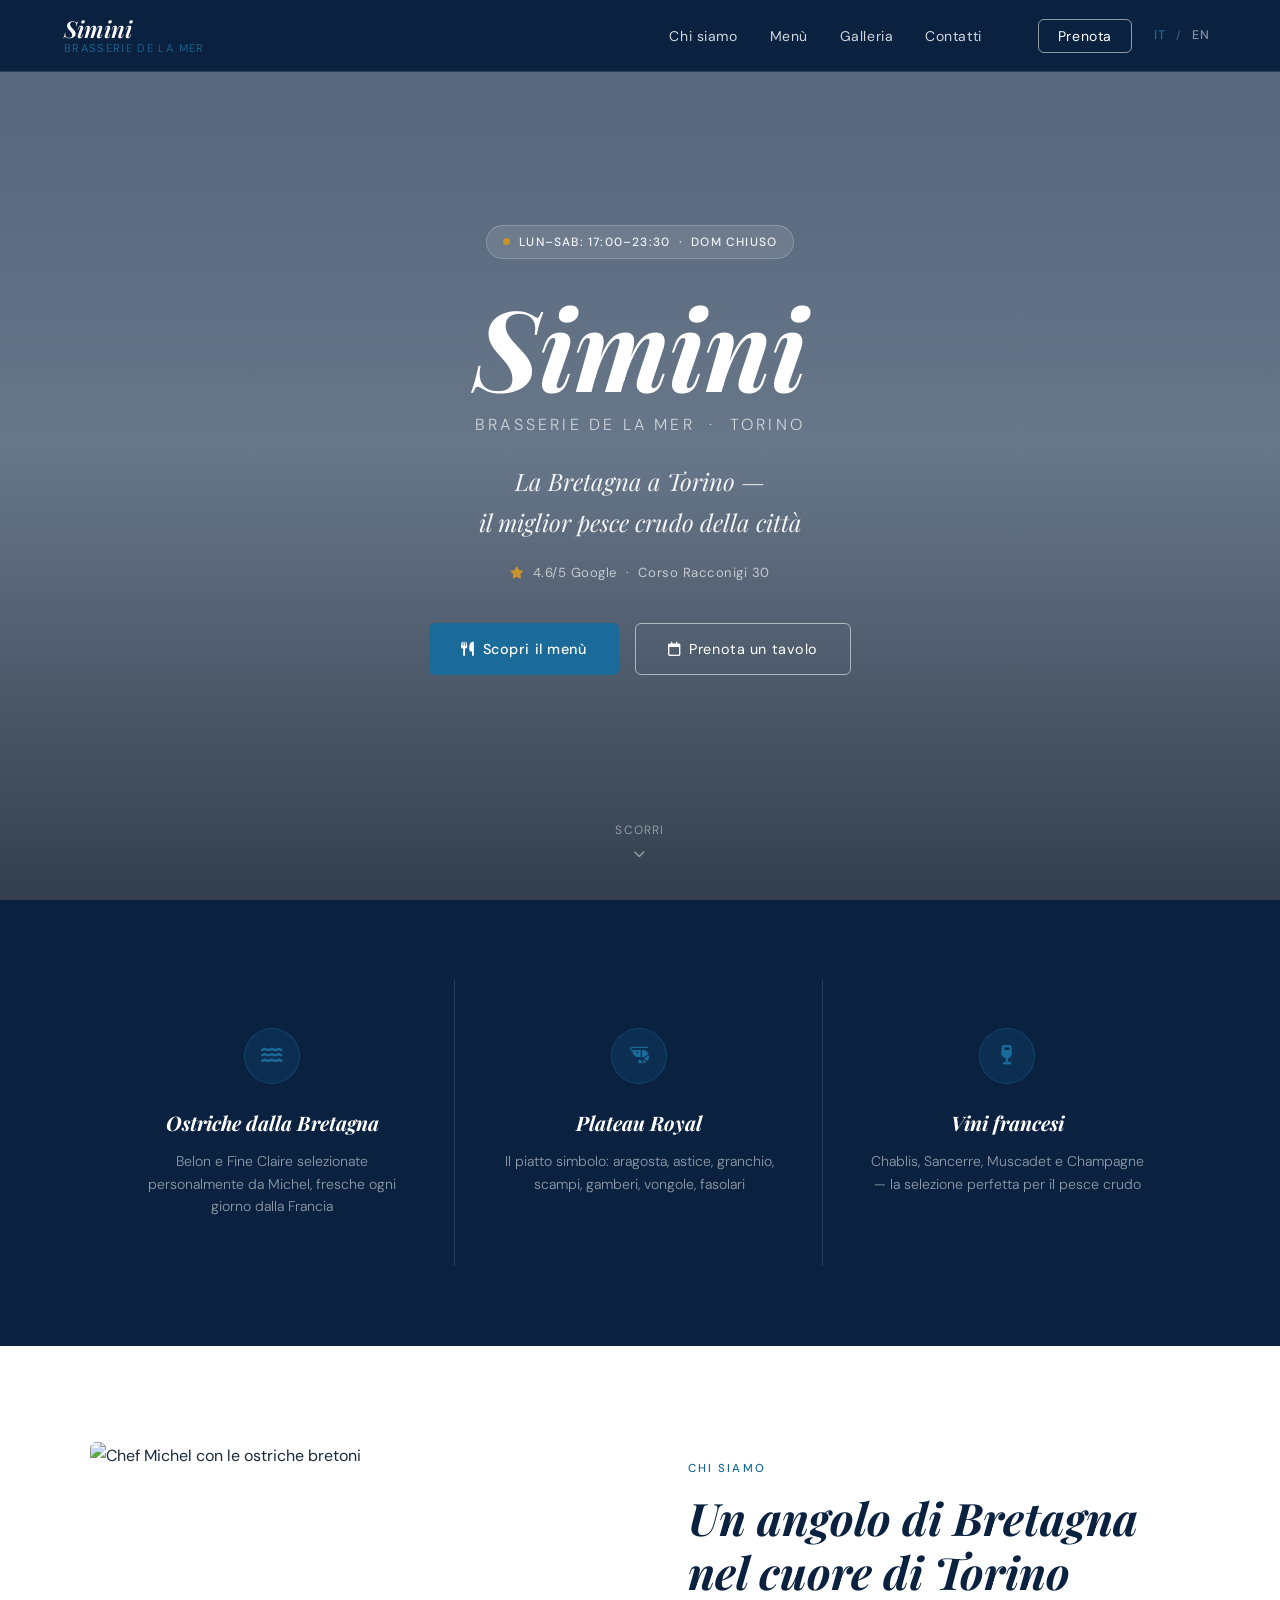
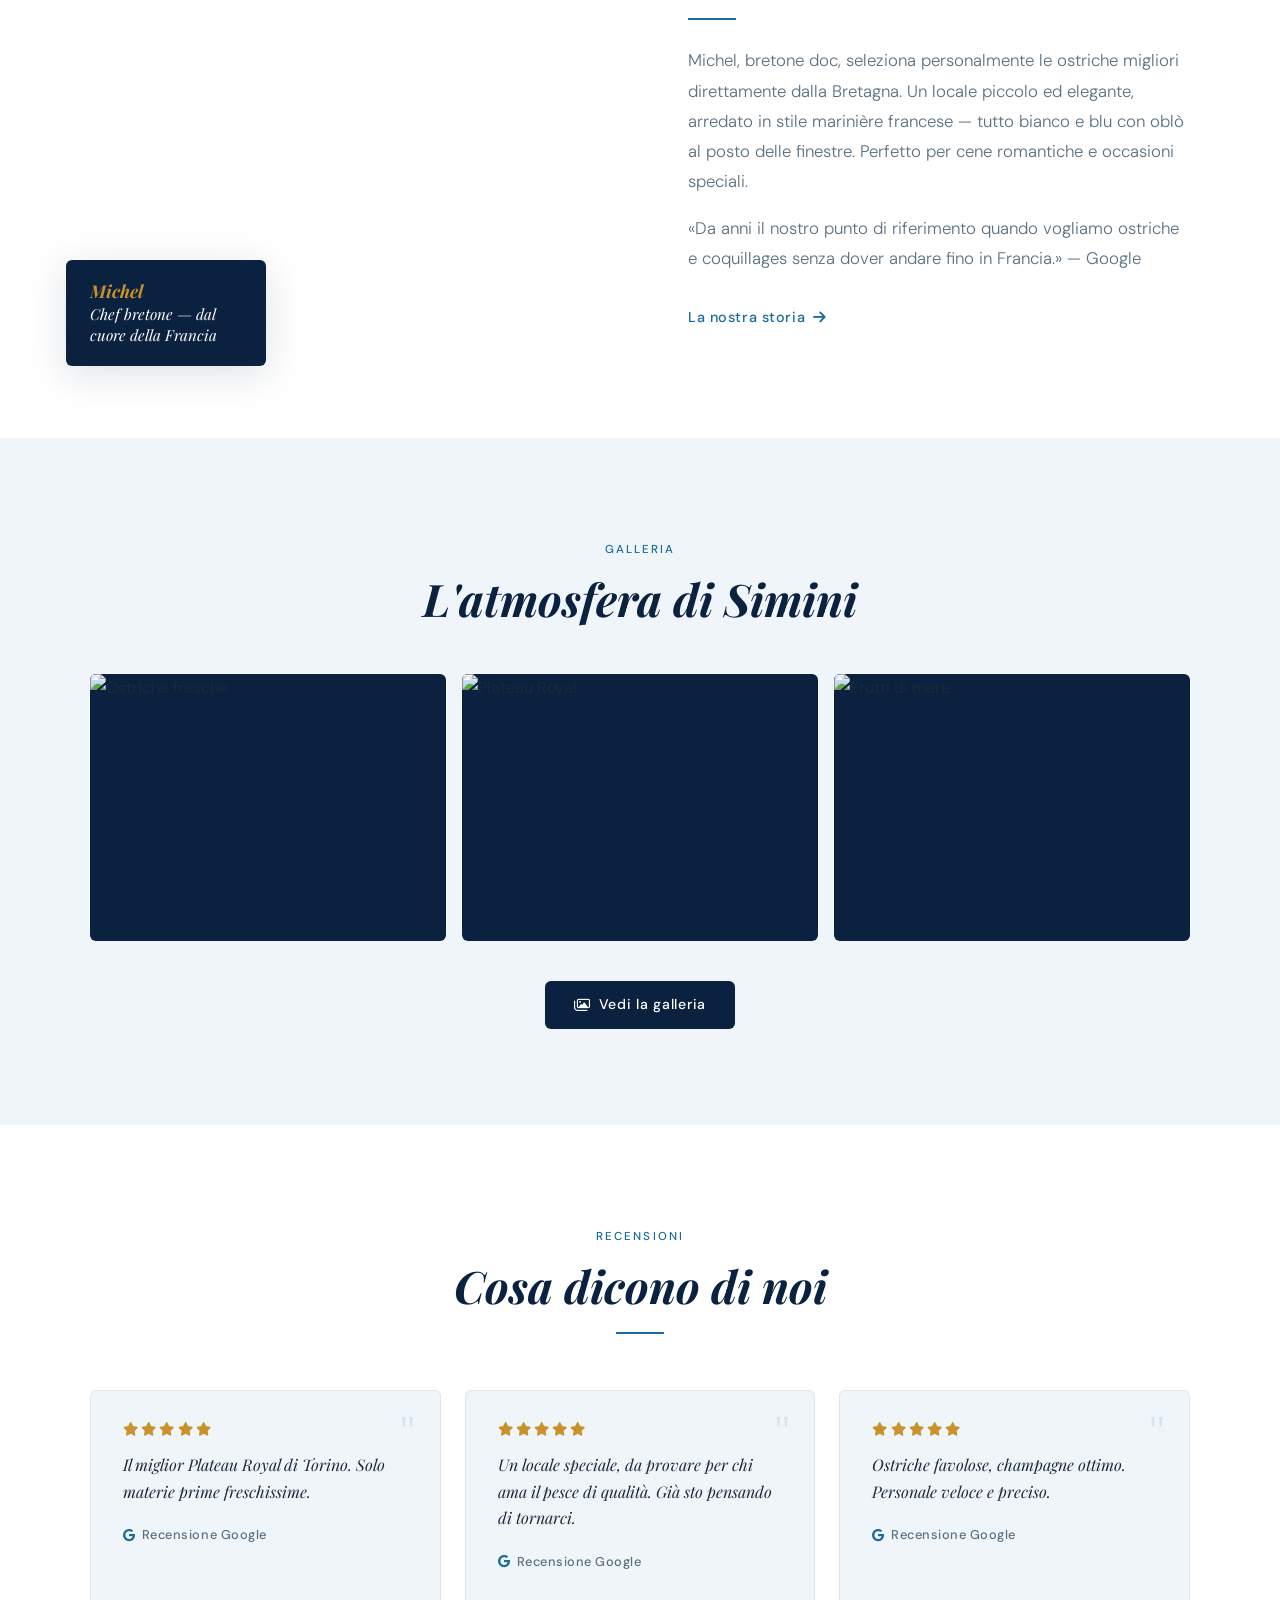
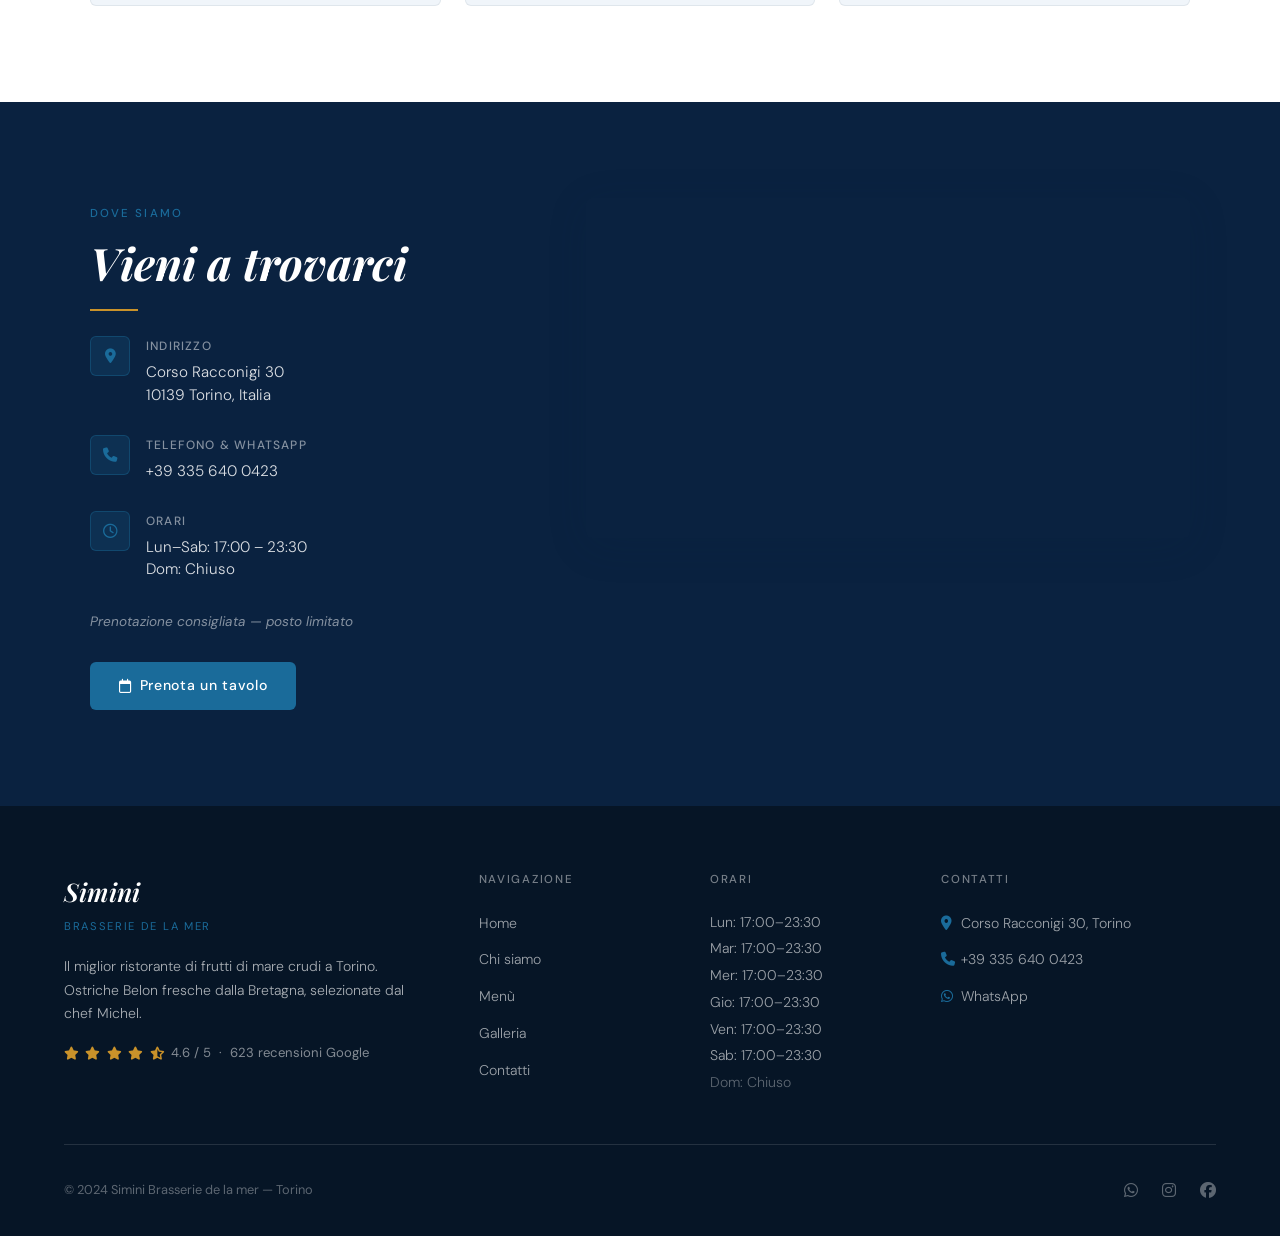
==== index.html @ ece5598d "Initial commit — Simini Brasserie de la mer website Multi-page IT/EN site: Home, Menu, About, Galler" ====
<!DOCTYPE html>
<html lang="it">
<head>
  <meta charset="UTF-8">
  <meta name="viewport" content="width=device-width, initial-scale=1.0">
  <title>Simini Brasserie de la mer — Pesce crudo a Torino</title>
  <meta name="description" content="Il miglior ristorante di frutti di mare crudi a Torino. Ostriche Belon dalla Bretagna, Plateau Royal, vini francesi. Corso Racconigi 30.">
  <link rel="stylesheet" href="assets/css/style.css">
  <link rel="preconnect" href="https://fonts.googleapis.com">
  <link rel="preconnect" href="https://fonts.gstatic.com" crossorigin>
  <link rel="stylesheet" href="https://cdnjs.cloudflare.com/ajax/libs/font-awesome/6.5.0/css/all.min.css">
  <style>
    .fade-in { opacity:0; transform:translateY(24px); transition:opacity 0.7s ease, transform 0.7s ease; }
    .fade-in.visible { opacity:1; transform:none; }
  </style>
</head>
<body>

  <!-- NAVBAR -->
  <nav class="navbar">
    <a href="index.html" class="nav-brand">
      <span class="brand-main">Simini</span>
      <span class="brand-sub">Brasserie de la mer</span>
    </a>
    <ul class="nav-links">
      <li><a href="about.html">Chi siamo</a></li>
      <li><a href="menu.html">Menù</a></li>
      <li><a href="gallery.html">Galleria</a></li>
      <li><a href="contact.html">Contatti</a></li>
      <li><a href="contact.html" class="nav-cta">Prenota</a></li>
    </ul>
    <div class="lang-toggle">
      <a href="index.html" class="active">IT</a>
      <span class="lang-sep">/</span>
      <a href="en/index.html">EN</a>
    </div>
    <div class="nav-hamburger" aria-label="Menu">
      <span></span><span></span><span></span>
    </div>
  </nav>

  <!-- HERO -->
  <section class="hero">
    <div class="hero-bg"></div>
    <div class="hero-overlay"></div>
    <div class="hero-content">
      <div class="hero-eyebrow">
        <span class="dot"></span>
        Lun–Sab: 17:00–23:30 &nbsp;·&nbsp; Dom chiuso
      </div>
      <h1>Simini</h1>
      <p class="hero-sub">Brasserie de la mer &nbsp;·&nbsp; Torino</p>
      <p class="hero-tagline">La Bretagna a Torino —<br>il miglior pesce crudo della città</p>
      <p class="hero-badge">
        <i class="fa-solid fa-star"></i>
        4.6/5 Google &nbsp;·&nbsp; Corso Racconigi 30
      </p>
      <div class="hero-actions">
        <a href="menu.html" class="btn-primary">
          <i class="fa-solid fa-utensils"></i> Scopri il menù
        </a>
        <a href="contact.html" class="btn-outline">
          <i class="fa-regular fa-calendar"></i> Prenota un tavolo
        </a>
      </div>
    </div>
    <div class="hero-scroll">
      <span>Scorri</span>
      <i class="fa-solid fa-chevron-down"></i>
    </div>
  </section>

  <!-- SIGNATURE STRIP -->
  <section class="signature-strip">
    <div class="strip-grid">
      <div class="strip-card fade-in">
        <div class="strip-icon"><i class="fa-solid fa-water"></i></div>
        <h3>Ostriche dalla Bretagna</h3>
        <p>Belon e Fine Claire selezionate personalmente da Michel, fresche ogni giorno dalla Francia</p>
      </div>
      <div class="strip-card fade-in">
        <div class="strip-icon"><i class="fa-solid fa-shrimp"></i></div>
        <h3>Plateau Royal</h3>
        <p>Il piatto simbolo: aragosta, astice, granchio, scampi, gamberi, vongole, fasolari</p>
      </div>
      <div class="strip-card fade-in">
        <div class="strip-icon"><i class="fa-solid fa-wine-glass"></i></div>
        <h3>Vini francesi</h3>
        <p>Chablis, Sancerre, Muscadet e Champagne — la selezione perfetta per il pesce crudo</p>
      </div>
    </div>
  </section>

  <!-- ABOUT PREVIEW -->
  <section class="about-preview">
    <div class="about-grid">
      <div class="about-img-wrap fade-in">
        <img
          src="https://images.unsplash.com/photo-1584182896049-85bbd1c57d7c?w=800&auto=format&fit=crop"
          alt="Chef Michel con le ostriche bretoni"
          loading="lazy"
        >
        <div class="about-img-badge">
          <strong>Michel</strong>
          Chef bretone — dal cuore della Francia
        </div>
      </div>
      <div class="fade-in">
        <span class="section-label">Chi siamo</span>
        <h2 class="section-title">Un angolo di Bretagna<br>nel cuore di Torino</h2>
        <div class="divider"></div>
        <p class="section-body">
          Michel, bretone doc, seleziona personalmente le ostriche migliori direttamente dalla Bretagna.
          Un locale piccolo ed elegante, arredato in stile marinière francese — tutto bianco e blu con
          oblò al posto delle finestre. Perfetto per cene romantiche e occasioni speciali.
        </p>
        <p class="section-body mt-2">
          «Da anni il nostro punto di riferimento quando vogliamo ostriche e coquillages
          senza dover andare fino in Francia.» — Google
        </p>
        <a href="about.html" class="about-link">
          La nostra storia <i class="fa-solid fa-arrow-right"></i>
        </a>
      </div>
    </div>
  </section>

  <!-- GALLERY PREVIEW -->
  <section class="gallery-preview">
    <div class="section-header">
      <span class="section-label">Galleria</span>
      <h2 class="section-title">L'atmosfera di Simini</h2>
    </div>
    <div class="gallery-grid">
      <div class="gallery-item fade-in">
        <img
          src="https://images.unsplash.com/photo-1559339352-11d035aa65de?w=600&auto=format&fit=crop"
          alt="Ostriche fresche"
          loading="lazy"
        >
        <div class="gallery-item-overlay"><i class="fa-solid fa-plus"></i></div>
      </div>
      <div class="gallery-item fade-in">
        <img
          src="https://images.unsplash.com/photo-1534482421-64566f976cfa?w=600&auto=format&fit=crop"
          alt="Plateau Royal"
          loading="lazy"
        >
        <div class="gallery-item-overlay"><i class="fa-solid fa-plus"></i></div>
      </div>
      <div class="gallery-item fade-in">
        <img
          src="https://images.unsplash.com/photo-1569131629928-68a2c0e0c5ca?w=600&auto=format&fit=crop"
          alt="Frutti di mare"
          loading="lazy"
        >
        <div class="gallery-item-overlay"><i class="fa-solid fa-plus"></i></div>
      </div>
    </div>
    <div class="gallery-cta mt-3">
      <a href="gallery.html" class="btn-dark">
        <i class="fa-regular fa-images"></i> Vedi la galleria
      </a>
    </div>
  </section>

  <!-- REVIEWS -->
  <section class="reviews">
    <div class="section-header">
      <span class="section-label">Recensioni</span>
      <h2 class="section-title">Cosa dicono di noi</h2>
      <div class="divider" style="margin: 1rem auto 0;"></div>
    </div>
    <div class="reviews-grid">
      <div class="review-card fade-in">
        <div class="review-quote">"</div>
        <div class="review-stars">
          <i class="fa-solid fa-star"></i>
          <i class="fa-solid fa-star"></i>
          <i class="fa-solid fa-star"></i>
          <i class="fa-solid fa-star"></i>
          <i class="fa-solid fa-star"></i>
        </div>
        <p class="review-text">Il miglior Plateau Royal di Torino. Solo materie prime freschissime.</p>
        <p class="review-author"><i class="fa-brands fa-google"></i> Recensione Google</p>
      </div>
      <div class="review-card fade-in">
        <div class="review-quote">"</div>
        <div class="review-stars">
          <i class="fa-solid fa-star"></i>
          <i class="fa-solid fa-star"></i>
          <i class="fa-solid fa-star"></i>
          <i class="fa-solid fa-star"></i>
          <i class="fa-solid fa-star"></i>
        </div>
        <p class="review-text">Un locale speciale, da provare per chi ama il pesce di qualità. Già sto pensando di tornarci.</p>
        <p class="review-author"><i class="fa-brands fa-google"></i> Recensione Google</p>
      </div>
      <div class="review-card fade-in">
        <div class="review-quote">"</div>
        <div class="review-stars">
          <i class="fa-solid fa-star"></i>
          <i class="fa-solid fa-star"></i>
          <i class="fa-solid fa-star"></i>
          <i class="fa-solid fa-star"></i>
          <i class="fa-solid fa-star"></i>
        </div>
        <p class="review-text">Ostriche favolose, champagne ottimo. Personale veloce e preciso.</p>
        <p class="review-author"><i class="fa-brands fa-google"></i> Recensione Google</p>
      </div>
    </div>
  </section>

  <!-- CONTACT PREVIEW -->
  <section class="contact-preview">
    <div class="contact-preview-grid">
      <div>
        <span class="section-label">Dove siamo</span>
        <h2 class="section-title light">Vieni a trovarci</h2>
        <div class="divider gold"></div>
        <div class="contact-info-item">
          <div class="contact-info-icon"><i class="fa-solid fa-location-dot"></i></div>
          <div>
            <h4>Indirizzo</h4>
            <p>Corso Racconigi 30<br>10139 Torino, Italia</p>
          </div>
        </div>
        <div class="contact-info-item">
          <div class="contact-info-icon"><i class="fa-solid fa-phone"></i></div>
          <div>
            <h4>Telefono &amp; WhatsApp</h4>
            <p><a href="tel:+393356400423" style="color:rgba(255,255,255,0.85)">+39 335 640 0423</a></p>
          </div>
        </div>
        <div class="contact-info-item">
          <div class="contact-info-icon"><i class="fa-regular fa-clock"></i></div>
          <div>
            <h4>Orari</h4>
            <p>Lun–Sab: 17:00 – 23:30<br>Dom: Chiuso</p>
          </div>
        </div>
        <p style="font-size:0.85rem;color:rgba(255,255,255,0.5);font-style:italic;margin-top:0.5rem;">
          Prenotazione consigliata — posto limitato
        </p>
        <div style="margin-top:1.8rem;">
          <a href="contact.html" class="btn-ocean">
            <i class="fa-regular fa-calendar"></i> Prenota un tavolo
          </a>
        </div>
      </div>
      <div class="map-container">
        <iframe
          title="Mappa Simini Torino"
          src="https://maps.google.com/maps?q=Simini+Brasserie+de+la+mer+Torino+Corso+Racconigi+30&output=embed"
          allowfullscreen
          loading="lazy"
        ></iframe>
      </div>
    </div>
  </section>

  <!-- FOOTER -->
  <footer>
    <div class="footer-grid">
      <div class="footer-brand">
        <span class="brand-main">Simini</span>
        <span class="brand-sub">Brasserie de la mer</span>
        <p>Il miglior ristorante di frutti di mare crudi a Torino. Ostriche Belon fresche dalla Bretagna, selezionate dal chef Michel.</p>
        <div class="footer-rating">
          <i class="fa-solid fa-star"></i>
          <i class="fa-solid fa-star"></i>
          <i class="fa-solid fa-star"></i>
          <i class="fa-solid fa-star"></i>
          <i class="fa-solid fa-star-half-stroke"></i>
          <span>4.6 / 5 &nbsp;·&nbsp; 623 recensioni Google</span>
        </div>
      </div>
      <div class="footer-col">
        <h4>Navigazione</h4>
        <ul>
          <li><a href="index.html">Home</a></li>
          <li><a href="about.html">Chi siamo</a></li>
          <li><a href="menu.html">Menù</a></li>
          <li><a href="gallery.html">Galleria</a></li>
          <li><a href="contact.html">Contatti</a></li>
        </ul>
      </div>
      <div class="footer-col footer-hours">
        <h4>Orari</h4>
        <p>
          Lun: 17:00–23:30<br>
          Mar: 17:00–23:30<br>
          Mer: 17:00–23:30<br>
          Gio: 17:00–23:30<br>
          Ven: 17:00–23:30<br>
          Sab: 17:00–23:30<br>
          <span class="closed">Dom: Chiuso</span>
        </p>
      </div>
      <div class="footer-col">
        <h4>Contatti</h4>
        <ul>
          <li><a href="https://maps.google.com/?q=Corso+Racconigi+30+Torino"><i class="fa-solid fa-location-dot" style="width:14px;color:var(--ocean);margin-right:6px;"></i>Corso Racconigi 30, Torino</a></li>
          <li><a href="tel:+393356400423"><i class="fa-solid fa-phone" style="width:14px;color:var(--ocean);margin-right:6px;"></i>+39 335 640 0423</a></li>
          <li><a href="https://wa.me/393356400423"><i class="fa-brands fa-whatsapp" style="width:14px;color:var(--ocean);margin-right:6px;"></i>WhatsApp</a></li>
        </ul>
      </div>
    </div>
    <div class="footer-bottom">
      <span class="footer-bottom-left">&copy; 2024 Simini Brasserie de la mer &mdash; Torino</span>
      <div class="footer-bottom-right">
        <a href="https://wa.me/393356400423" aria-label="WhatsApp"><i class="fa-brands fa-whatsapp"></i></a>
        <a href="https://www.instagram.com/" aria-label="Instagram"><i class="fa-brands fa-instagram"></i></a>
        <a href="https://www.facebook.com/" aria-label="Facebook"><i class="fa-brands fa-facebook"></i></a>
      </div>
    </div>
  </footer>

  <script src="assets/js/main.js"></script>
</body>
</html>
---- assets/css/style.css ----
/* ============================================================
   Simini Brasserie de la mer — Main Stylesheet
   ============================================================ */

@import url('https://fonts.googleapis.com/css2?family=Playfair+Display:ital,wght@0,400;0,600;0,700;1,400;1,600;1,700&family=DM+Sans:wght@300;400;500&display=swap');

/* Variables */
:root {
  --navy:      #0a2240;
  --white:     #ffffff;
  --ocean:     #1a6b9a;
  --gold:      #c9922a;
  --light-bg:  #f0f5fa;
  --footer-bg: #061526;
  --text-dark: #1a2a3a;
  --text-muted:#5a7080;
  --border:    rgba(255,255,255,0.12);
  --shadow:    0 8px 40px rgba(10,34,64,0.14);
  --radius:    6px;
  --transition: 0.3s ease;
}

/* Reset */
*, *::before, *::after { box-sizing: border-box; margin: 0; padding: 0; }
html { scroll-behavior: smooth; }
body {
  font-family: 'DM Sans', sans-serif;
  font-weight: 400;
  color: var(--text-dark);
  background: var(--white);
  line-height: 1.7;
  -webkit-font-smoothing: antialiased;
}
img { display: block; max-width: 100%; height: auto; }
a { text-decoration: none; color: inherit; }
ul { list-style: none; }

/* ============================================================
   NAVBAR
   ============================================================ */
.navbar {
  position: fixed;
  top: 0; left: 0; right: 0;
  z-index: 1000;
  background: var(--navy);
  height: 72px;
  display: flex;
  align-items: center;
  padding: 0 5%;
  border-bottom: 1px solid var(--border);
  transition: background var(--transition), box-shadow var(--transition);
}
.navbar.scrolled {
  background: rgba(10,34,64,0.97);
  box-shadow: 0 2px 24px rgba(6,21,38,0.35);
}
.nav-brand {
  display: flex;
  flex-direction: column;
  line-height: 1.15;
  margin-right: auto;
}
.nav-brand .brand-main {
  font-family: 'Playfair Display', serif;
  font-style: italic;
  font-size: 1.45rem;
  font-weight: 600;
  color: var(--white);
  letter-spacing: 0.01em;
}
.nav-brand .brand-sub {
  font-family: 'DM Sans', sans-serif;
  font-weight: 300;
  font-size: 0.7rem;
  color: var(--ocean);
  letter-spacing: 0.12em;
  text-transform: uppercase;
}
.nav-links {
  display: flex;
  align-items: center;
  gap: 2rem;
}
.nav-links a {
  font-family: 'DM Sans', sans-serif;
  font-weight: 400;
  font-size: 0.875rem;
  color: rgba(255,255,255,0.82);
  letter-spacing: 0.04em;
  transition: color var(--transition);
  position: relative;
}
.nav-links a::after {
  content: '';
  position: absolute;
  bottom: -3px; left: 0;
  width: 0; height: 1px;
  background: var(--ocean);
  transition: width var(--transition);
}
.nav-links a:hover,
.nav-links a.active { color: var(--white); }
.nav-links a:hover::after,
.nav-links a.active::after { width: 100%; }
.nav-cta {
  margin-left: 1.5rem;
  padding: 0.45rem 1.2rem;
  background: transparent;
  border: 1px solid rgba(255,255,255,0.55);
  border-radius: var(--radius);
  color: var(--white) !important;
  font-size: 0.82rem;
  font-weight: 500;
  letter-spacing: 0.06em;
  transition: background var(--transition), border-color var(--transition);
}
.nav-cta:hover {
  background: var(--ocean);
  border-color: var(--ocean);
}
.nav-cta::after { display: none !important; }
.lang-toggle {
  margin-left: 1rem;
  display: flex;
  align-items: center;
  gap: 0.3rem;
  font-size: 0.78rem;
  font-weight: 500;
  letter-spacing: 0.08em;
}
.lang-toggle a {
  color: rgba(255,255,255,0.5);
  transition: color var(--transition);
  padding: 0.2rem 0.35rem;
  border-radius: 3px;
}
.lang-toggle a.active,
.lang-toggle a:hover { color: var(--white); }
.lang-toggle a.active { color: var(--ocean); }
.lang-sep { color: rgba(255,255,255,0.25); font-size: 0.7rem; }

/* Hamburger */
.nav-hamburger {
  display: none;
  flex-direction: column;
  gap: 5px;
  cursor: pointer;
  margin-left: 1rem;
  padding: 4px;
}
.nav-hamburger span {
  display: block;
  width: 22px; height: 2px;
  background: var(--white);
  border-radius: 2px;
  transition: all var(--transition);
}
.nav-hamburger.open span:nth-child(1) { transform: translateY(7px) rotate(45deg); }
.nav-hamburger.open span:nth-child(2) { opacity: 0; }
.nav-hamburger.open span:nth-child(3) { transform: translateY(-7px) rotate(-45deg); }

/* ============================================================
   HERO
   ============================================================ */
.hero {
  min-height: 100vh;
  position: relative;
  display: flex;
  align-items: center;
  justify-content: center;
  text-align: center;
  overflow: hidden;
}
.hero-bg {
  position: absolute;
  inset: 0;
  background-image: url('https://images.unsplash.com/photo-1559339352-11d035aa65de?w=1600&auto=format&fit=crop');
  background-size: cover;
  background-position: center;
  transform: scale(1.04);
  transition: transform 8s ease;
}
.hero:hover .hero-bg { transform: scale(1); }
.hero-overlay {
  position: absolute;
  inset: 0;
  background: linear-gradient(
    180deg,
    rgba(10,34,64,0.7) 0%,
    rgba(10,34,64,0.62) 50%,
    rgba(6,21,38,0.82) 100%
  );
}
.hero-content {
  position: relative;
  z-index: 2;
  padding: 0 1.5rem;
  max-width: 800px;
}
.hero-eyebrow {
  display: inline-flex;
  align-items: center;
  gap: 0.6rem;
  background: rgba(255,255,255,0.1);
  backdrop-filter: blur(8px);
  border: 1px solid rgba(255,255,255,0.2);
  border-radius: 50px;
  padding: 0.35rem 1rem;
  font-size: 0.75rem;
  font-weight: 500;
  color: rgba(255,255,255,0.9);
  letter-spacing: 0.1em;
  text-transform: uppercase;
  margin-bottom: 1.8rem;
}
.hero-eyebrow .dot {
  width: 7px; height: 7px;
  background: var(--gold);
  border-radius: 50%;
  animation: pulse 2s infinite;
}
@keyframes pulse {
  0%,100% { opacity:1; transform:scale(1); }
  50% { opacity:0.5; transform:scale(1.3); }
}
.hero h1 {
  font-family: 'Playfair Display', serif;
  font-style: italic;
  font-size: clamp(3.5rem, 9vw, 7rem);
  font-weight: 700;
  color: var(--white);
  line-height: 1.05;
  letter-spacing: -0.01em;
  margin-bottom: 0.4rem;
}
.hero-sub {
  font-family: 'DM Sans', sans-serif;
  font-weight: 300;
  font-size: clamp(0.85rem, 2vw, 1rem);
  color: rgba(255,255,255,0.7);
  letter-spacing: 0.2em;
  text-transform: uppercase;
  margin-bottom: 1.4rem;
}
.hero-tagline {
  font-family: 'Playfair Display', serif;
  font-style: italic;
  font-size: clamp(1.1rem, 2.5vw, 1.5rem);
  color: rgba(255,255,255,0.92);
  margin-bottom: 1rem;
  font-weight: 400;
}
.hero-badge {
  display: inline-flex;
  align-items: center;
  gap: 0.5rem;
  font-size: 0.82rem;
  color: rgba(255,255,255,0.65);
  margin-bottom: 2.4rem;
  letter-spacing: 0.04em;
}
.hero-badge i { color: var(--gold); font-size: 0.75rem; }
.hero-actions {
  display: flex;
  gap: 1rem;
  justify-content: center;
  flex-wrap: wrap;
}
.btn-primary {
  padding: 0.8rem 2rem;
  background: var(--ocean);
  color: var(--white);
  border: none;
  border-radius: var(--radius);
  font-family: 'DM Sans', sans-serif;
  font-weight: 500;
  font-size: 0.9rem;
  letter-spacing: 0.04em;
  cursor: pointer;
  transition: background var(--transition), transform var(--transition), box-shadow var(--transition);
  display: inline-flex;
  align-items: center;
  gap: 0.5rem;
}
.btn-primary:hover {
  background: #1580b8;
  transform: translateY(-2px);
  box-shadow: 0 6px 20px rgba(26,107,154,0.45);
}
.btn-outline {
  padding: 0.8rem 2rem;
  background: transparent;
  color: var(--white);
  border: 1px solid rgba(255,255,255,0.55);
  border-radius: var(--radius);
  font-family: 'DM Sans', sans-serif;
  font-weight: 400;
  font-size: 0.9rem;
  letter-spacing: 0.04em;
  cursor: pointer;
  transition: all var(--transition);
  display: inline-flex;
  align-items: center;
  gap: 0.5rem;
}
.btn-outline:hover {
  background: rgba(255,255,255,0.1);
  border-color: rgba(255,255,255,0.8);
  transform: translateY(-2px);
}
.hero-scroll {
  position: absolute;
  bottom: 2.5rem; left: 50%;
  transform: translateX(-50%);
  z-index: 2;
  color: rgba(255,255,255,0.45);
  font-size: 0.75rem;
  letter-spacing: 0.1em;
  text-transform: uppercase;
  display: flex;
  flex-direction: column;
  align-items: center;
  gap: 0.5rem;
}
.hero-scroll i { animation: bounce 2s infinite; }
@keyframes bounce {
  0%,100% { transform: translateY(0); }
  50% { transform: translateY(6px); }
}

/* ============================================================
   SECTIONS
   ============================================================ */
section { padding: 6rem 5%; }
.section-label {
  display: inline-block;
  font-size: 0.72rem;
  font-weight: 500;
  letter-spacing: 0.18em;
  text-transform: uppercase;
  color: var(--ocean);
  margin-bottom: 0.8rem;
}
.section-title {
  font-family: 'Playfair Display', serif;
  font-style: italic;
  font-size: clamp(1.8rem, 4vw, 2.8rem);
  font-weight: 700;
  color: var(--navy);
  line-height: 1.2;
  margin-bottom: 1.2rem;
}
.section-title.light { color: var(--white); }
.section-body {
  font-weight: 300;
  font-size: 1.05rem;
  color: var(--text-muted);
  max-width: 560px;
  line-height: 1.8;
}
.section-body.light { color: rgba(255,255,255,0.72); }
.divider {
  width: 48px; height: 2px;
  background: var(--ocean);
  margin: 1rem 0 1.6rem;
}
.divider.gold { background: var(--gold); }

/* ============================================================
   SIGNATURE STRIP
   ============================================================ */
.signature-strip {
  background: var(--navy);
  padding: 5rem 5%;
}
.strip-grid {
  display: grid;
  grid-template-columns: repeat(3,1fr);
  gap: 2px;
  max-width: 1100px;
  margin: 0 auto;
}
.strip-card {
  padding: 3rem 2.5rem;
  text-align: center;
  border-right: 1px solid var(--border);
  transition: background var(--transition);
}
.strip-card:last-child { border-right: none; }
.strip-card:hover { background: rgba(255,255,255,0.04); }
.strip-icon {
  width: 56px; height: 56px;
  background: rgba(26,107,154,0.18);
  border: 1px solid rgba(26,107,154,0.35);
  border-radius: 50%;
  display: flex;
  align-items: center;
  justify-content: center;
  margin: 0 auto 1.4rem;
  font-size: 1.2rem;
  color: var(--ocean);
  transition: background var(--transition), border-color var(--transition);
}
.strip-card:hover .strip-icon {
  background: rgba(26,107,154,0.3);
  border-color: var(--ocean);
}
.strip-card h3 {
  font-family: 'Playfair Display', serif;
  font-style: italic;
  font-size: 1.25rem;
  color: var(--white);
  margin-bottom: 0.6rem;
}
.strip-card p {
  font-size: 0.88rem;
  font-weight: 300;
  color: rgba(255,255,255,0.55);
  line-height: 1.6;
}

/* ============================================================
   ABOUT PREVIEW
   ============================================================ */
.about-preview {
  background: var(--white);
}
.about-grid {
  display: grid;
  grid-template-columns: 1fr 1fr;
  gap: 6rem;
  align-items: center;
  max-width: 1100px;
  margin: 0 auto;
}
.about-img-wrap {
  position: relative;
}
.about-img-wrap img {
  width: 100%;
  height: 500px;
  object-fit: cover;
  border-radius: var(--radius);
}
.about-img-badge {
  position: absolute;
  bottom: -1.5rem; left: -1.5rem;
  background: var(--navy);
  color: var(--white);
  padding: 1.2rem 1.5rem;
  border-radius: var(--radius);
  font-family: 'Playfair Display', serif;
  font-style: italic;
  font-size: 0.95rem;
  box-shadow: var(--shadow);
  max-width: 200px;
  line-height: 1.4;
}
.about-img-badge strong { display: block; font-size: 1.1rem; color: var(--gold); }
.about-link {
  display: inline-flex;
  align-items: center;
  gap: 0.5rem;
  margin-top: 2rem;
  font-weight: 500;
  font-size: 0.9rem;
  color: var(--ocean);
  letter-spacing: 0.04em;
  transition: gap var(--transition);
}
.about-link:hover { gap: 0.8rem; }

/* ============================================================
   GALLERY PREVIEW
   ============================================================ */
.gallery-preview {
  background: var(--light-bg);
}
.gallery-preview .section-header {
  text-align: center;
  margin-bottom: 3rem;
}
.gallery-grid {
  display: grid;
  grid-template-columns: repeat(3,1fr);
  gap: 1rem;
  max-width: 1100px;
  margin: 0 auto 2.5rem;
}
.gallery-item {
  position: relative;
  overflow: hidden;
  border-radius: var(--radius);
  aspect-ratio: 4/3;
  background: var(--navy);
}
.gallery-item img {
  width: 100%; height: 100%;
  object-fit: cover;
  transition: transform 0.6s ease;
}
.gallery-item:hover img { transform: scale(1.07); }
.gallery-item-overlay {
  position: absolute;
  inset: 0;
  background: rgba(10,34,64,0.35);
  opacity: 0;
  transition: opacity var(--transition);
  display: flex;
  align-items: center;
  justify-content: center;
  color: var(--white);
  font-size: 1.5rem;
}
.gallery-item:hover .gallery-item-overlay { opacity: 1; }
.gallery-cta { text-align: center; }

/* ============================================================
   REVIEWS
   ============================================================ */
.reviews {
  background: var(--white);
}
.reviews .section-header {
  text-align: center;
  margin-bottom: 3.5rem;
}
.reviews-grid {
  display: grid;
  grid-template-columns: repeat(3,1fr);
  gap: 1.5rem;
  max-width: 1100px;
  margin: 0 auto;
}
.review-card {
  background: var(--light-bg);
  border: 1px solid rgba(10,34,64,0.07);
  border-radius: var(--radius);
  padding: 2rem;
  transition: transform var(--transition), box-shadow var(--transition);
  position: relative;
}
.review-card:hover {
  transform: translateY(-4px);
  box-shadow: var(--shadow);
}
.review-stars {
  display: flex;
  gap: 0.2rem;
  margin-bottom: 1rem;
}
.review-stars i { color: var(--gold); font-size: 0.85rem; }
.review-text {
  font-family: 'Playfair Display', serif;
  font-style: italic;
  font-size: 1rem;
  color: var(--text-dark);
  line-height: 1.65;
  margin-bottom: 1.2rem;
}
.review-author {
  font-size: 0.8rem;
  font-weight: 500;
  color: var(--text-muted);
  letter-spacing: 0.04em;
  display: flex;
  align-items: center;
  gap: 0.4rem;
}
.review-author i { color: var(--ocean); }
.review-quote {
  position: absolute;
  top: 1.2rem; right: 1.5rem;
  font-size: 2.5rem;
  color: var(--ocean);
  opacity: 0.12;
  font-family: Georgia, serif;
  line-height: 1;
}

/* ============================================================
   CONTACT PREVIEW
   ============================================================ */
.contact-preview {
  background: var(--navy);
  padding: 6rem 5%;
}
.contact-preview-grid {
  display: grid;
  grid-template-columns: 1fr 1.4fr;
  gap: 4rem;
  align-items: start;
  max-width: 1100px;
  margin: 0 auto;
}
.contact-info-item {
  display: flex;
  align-items: flex-start;
  gap: 1rem;
  margin-bottom: 1.8rem;
}
.contact-info-icon {
  width: 40px; height: 40px;
  min-width: 40px;
  background: rgba(26,107,154,0.2);
  border: 1px solid rgba(26,107,154,0.4);
  border-radius: var(--radius);
  display: flex;
  align-items: center;
  justify-content: center;
  color: var(--ocean);
  font-size: 0.9rem;
}
.contact-info-item h4 {
  font-size: 0.75rem;
  font-weight: 500;
  letter-spacing: 0.1em;
  text-transform: uppercase;
  color: rgba(255,255,255,0.5);
  margin-bottom: 0.25rem;
}
.contact-info-item p, .contact-info-item a {
  font-size: 0.95rem;
  color: rgba(255,255,255,0.85);
  font-weight: 300;
  line-height: 1.5;
}
.map-container {
  border-radius: var(--radius);
  overflow: hidden;
  box-shadow: var(--shadow);
}
.map-container iframe {
  width: 100%;
  height: 340px;
  border: none;
  display: block;
}

/* ============================================================
   MENU PAGE
   ============================================================ */
.page-header {
  padding: 10rem 5% 5rem;
  background: var(--navy);
  text-align: center;
  position: relative;
  overflow: hidden;
}
.page-header::before {
  content: '';
  position: absolute;
  inset: 0;
  background: url('https://images.unsplash.com/photo-1559339352-11d035aa65de?w=1200&auto=format&fit=crop') center/cover;
  opacity: 0.12;
}
.page-header > * { position: relative; z-index: 1; }
.page-header .section-label { color: var(--ocean); }
.page-header .section-title { color: var(--white); font-size: clamp(2rem, 5vw, 3.5rem); }
.page-header .section-body { color: rgba(255,255,255,0.65); margin: 0 auto; max-width: 600px; }
.menu-page { padding: 5rem 5%; background: var(--white); }
.menu-inner { max-width: 900px; margin: 0 auto; }
.menu-category {
  margin-bottom: 4rem;
  padding-bottom: 4rem;
  border-bottom: 1px solid rgba(10,34,64,0.08);
}
.menu-category:last-child { border-bottom: none; margin-bottom: 0; }
.menu-cat-header {
  display: flex;
  align-items: center;
  gap: 1rem;
  margin-bottom: 0.6rem;
}
.menu-cat-icon {
  width: 46px; height: 46px;
  background: var(--light-bg);
  border-radius: 50%;
  display: flex;
  align-items: center;
  justify-content: center;
  color: var(--ocean);
  font-size: 1rem;
}
.menu-cat-header h2 {
  font-family: 'Playfair Display', serif;
  font-style: italic;
  font-size: 1.7rem;
  font-weight: 700;
  color: var(--navy);
}
.menu-cat-header .star-badge {
  display: inline-flex;
  gap: 0.15rem;
}
.menu-cat-header .star-badge i { color: var(--gold); font-size: 0.7rem; }
.menu-cat-desc {
  font-size: 0.92rem;
  font-weight: 300;
  color: var(--text-muted);
  margin-bottom: 2rem;
  line-height: 1.7;
  max-width: 680px;
  padding-left: 3.5rem;
}
.menu-items { padding-left: 3.5rem; }
.menu-item {
  display: flex;
  justify-content: space-between;
  align-items: baseline;
  padding: 0.9rem 0;
  border-bottom: 1px dashed rgba(10,34,64,0.1);
  gap: 1rem;
}
.menu-item:last-child { border-bottom: none; }
.menu-item-name {
  font-weight: 400;
  font-size: 1rem;
  color: var(--text-dark);
}
.menu-item-name span {
  display: block;
  font-size: 0.82rem;
  font-weight: 300;
  color: var(--text-muted);
  margin-top: 0.15rem;
  font-style: italic;
}
.menu-item-dots {
  flex: 1;
  border-bottom: 1px dashed rgba(10,34,64,0.15);
  margin: 0 0.5rem;
  margin-bottom: 4px;
}
.menu-note {
  margin-top: 1.5rem;
  padding: 1rem 1.2rem;
  background: var(--light-bg);
  border-left: 3px solid var(--ocean);
  border-radius: 0 var(--radius) var(--radius) 0;
  font-size: 0.85rem;
  font-style: italic;
  color: var(--text-muted);
}
.menu-note i { color: var(--ocean); margin-right: 0.4rem; }

/* ============================================================
   ABOUT PAGE
   ============================================================ */
.about-page { padding: 5rem 5%; }
.about-page-inner { max-width: 1100px; margin: 0 auto; }
.about-story {
  display: grid;
  grid-template-columns: 1fr 1fr;
  gap: 5rem;
  align-items: center;
  margin-bottom: 5rem;
}
.about-story img {
  width: 100%; height: 480px;
  object-fit: cover;
  border-radius: var(--radius);
}
.about-stats {
  display: grid;
  grid-template-columns: repeat(3,1fr);
  gap: 1.5rem;
  margin-top: 3rem;
}
.stat-card {
  background: var(--navy);
  color: var(--white);
  border-radius: var(--radius);
  padding: 2rem;
  text-align: center;
}
.stat-number {
  font-family: 'Playfair Display', serif;
  font-style: italic;
  font-size: 2.4rem;
  font-weight: 700;
  color: var(--gold);
  display: block;
  line-height: 1;
  margin-bottom: 0.4rem;
}
.stat-label {
  font-size: 0.8rem;
  font-weight: 300;
  color: rgba(255,255,255,0.65);
  letter-spacing: 0.06em;
}
.about-philosophy {
  background: var(--light-bg);
  border-radius: var(--radius);
  padding: 3.5rem;
  margin-top: 3rem;
  display: grid;
  grid-template-columns: 1fr 2fr;
  gap: 3rem;
  align-items: center;
}
.about-philosophy blockquote {
  font-family: 'Playfair Display', serif;
  font-style: italic;
  font-size: 1.25rem;
  color: var(--navy);
  line-height: 1.65;
  border-left: 3px solid var(--gold);
  padding-left: 1.5rem;
}
.about-philosophy blockquote cite {
  display: block;
  font-size: 0.82rem;
  font-style: normal;
  color: var(--text-muted);
  margin-top: 0.8rem;
  letter-spacing: 0.06em;
}

/* ============================================================
   GALLERY PAGE
   ============================================================ */
.gallery-page { padding: 5rem 5%; background: var(--white); }
.gallery-page-inner { max-width: 1200px; margin: 0 auto; }
.gallery-full-grid {
  display: grid;
  grid-template-columns: repeat(3,1fr);
  gap: 1.2rem;
}
.gallery-full-item {
  position: relative;
  overflow: hidden;
  border-radius: var(--radius);
  aspect-ratio: 4/3;
  background: var(--light-bg);
  cursor: pointer;
}
.gallery-full-item img {
  width: 100%; height: 100%;
  object-fit: cover;
  transition: transform 0.7s ease;
}
.gallery-full-item:hover img { transform: scale(1.08); }
.gallery-full-item .overlay {
  position: absolute;
  inset: 0;
  background: rgba(10,34,64,0.45);
  opacity: 0;
  transition: opacity var(--transition);
  display: flex;
  align-items: center;
  justify-content: center;
  color: var(--white);
  font-size: 1.8rem;
}
.gallery-full-item:hover .overlay { opacity: 1; }
.gallery-coming-soon {
  text-align: center;
  padding: 3rem;
  background: var(--light-bg);
  border-radius: var(--radius);
  margin-top: 3rem;
}
.gallery-coming-soon i {
  font-size: 2rem;
  color: var(--ocean);
  margin-bottom: 1rem;
  display: block;
}
.gallery-coming-soon p {
  font-style: italic;
  color: var(--text-muted);
}

/* ============================================================
   CONTACT PAGE
   ============================================================ */
.contact-page { padding: 5rem 5%; }
.contact-page-inner {
  display: grid;
  grid-template-columns: 1fr 1.3fr;
  gap: 5rem;
  max-width: 1100px;
  margin: 0 auto;
}
.contact-details { }
.contact-detail-card {
  display: flex;
  gap: 1rem;
  margin-bottom: 2rem;
  padding-bottom: 2rem;
  border-bottom: 1px solid rgba(10,34,64,0.07);
}
.contact-detail-card:last-of-type { border-bottom: none; }
.detail-icon {
  width: 48px; height: 48px;
  min-width: 48px;
  background: var(--light-bg);
  border-radius: var(--radius);
  display: flex;
  align-items: center;
  justify-content: center;
  color: var(--ocean);
  font-size: 1rem;
}
.detail-text h4 {
  font-size: 0.75rem;
  font-weight: 500;
  letter-spacing: 0.1em;
  text-transform: uppercase;
  color: var(--ocean);
  margin-bottom: 0.3rem;
}
.detail-text p, .detail-text a {
  font-size: 0.95rem;
  color: var(--text-dark);
  line-height: 1.6;
  font-weight: 300;
}
.detail-text a:hover { color: var(--ocean); }
.contact-map { margin-top: 2rem; border-radius: var(--radius); overflow: hidden; }
.contact-map iframe { width: 100%; height: 280px; border: none; display: block; }

/* Contact Form */
.contact-form-wrap {
  background: var(--light-bg);
  border-radius: var(--radius);
  padding: 2.5rem;
}
.contact-form-wrap h2 {
  font-family: 'Playfair Display', serif;
  font-style: italic;
  font-size: 1.6rem;
  color: var(--navy);
  margin-bottom: 0.5rem;
}
.contact-form-wrap p {
  font-size: 0.88rem;
  color: var(--text-muted);
  margin-bottom: 1.8rem;
}
.form-row {
  display: grid;
  grid-template-columns: 1fr 1fr;
  gap: 1rem;
}
.form-group {
  margin-bottom: 1.2rem;
}
.form-group label {
  display: block;
  font-size: 0.78rem;
  font-weight: 500;
  letter-spacing: 0.08em;
  text-transform: uppercase;
  color: var(--navy);
  margin-bottom: 0.4rem;
}
.form-group input,
.form-group select,
.form-group textarea {
  width: 100%;
  padding: 0.75rem 1rem;
  border: 1px solid rgba(10,34,64,0.18);
  border-radius: var(--radius);
  font-family: 'DM Sans', sans-serif;
  font-size: 0.92rem;
  font-weight: 300;
  color: var(--text-dark);
  background: var(--white);
  transition: border-color var(--transition), box-shadow var(--transition);
  appearance: none;
}
.form-group input:focus,
.form-group select:focus,
.form-group textarea:focus {
  outline: none;
  border-color: var(--ocean);
  box-shadow: 0 0 0 3px rgba(26,107,154,0.12);
}
.form-group textarea { resize: vertical; min-height: 100px; }
.form-submit {
  width: 100%;
  padding: 0.95rem;
  background: var(--navy);
  color: var(--white);
  border: none;
  border-radius: var(--radius);
  font-family: 'DM Sans', sans-serif;
  font-weight: 500;
  font-size: 0.95rem;
  letter-spacing: 0.06em;
  cursor: pointer;
  transition: background var(--transition), transform var(--transition);
  display: flex;
  align-items: center;
  justify-content: center;
  gap: 0.6rem;
}
.form-submit:hover {
  background: var(--ocean);
  transform: translateY(-2px);
}

/* ============================================================
   FOOTER
   ============================================================ */
footer {
  background: var(--footer-bg);
  color: rgba(255,255,255,0.65);
  padding: 4rem 5% 2rem;
}
.footer-grid {
  display: grid;
  grid-template-columns: 2fr 1fr 1fr 1.5fr;
  gap: 3rem;
  max-width: 1200px;
  margin: 0 auto 3rem;
}
.footer-brand .brand-main {
  font-family: 'Playfair Display', serif;
  font-style: italic;
  font-size: 1.6rem;
  font-weight: 600;
  color: var(--white);
  display: block;
  margin-bottom: 0.2rem;
}
.footer-brand .brand-sub {
  font-size: 0.7rem;
  letter-spacing: 0.15em;
  text-transform: uppercase;
  color: var(--ocean);
  display: block;
  margin-bottom: 1.2rem;
}
.footer-brand p {
  font-size: 0.875rem;
  line-height: 1.7;
  font-weight: 300;
}
.footer-col h4 {
  font-size: 0.72rem;
  font-weight: 500;
  letter-spacing: 0.15em;
  text-transform: uppercase;
  color: rgba(255,255,255,0.45);
  margin-bottom: 1.2rem;
}
.footer-col ul li {
  margin-bottom: 0.6rem;
}
.footer-col ul li a {
  font-size: 0.88rem;
  font-weight: 300;
  color: rgba(255,255,255,0.6);
  transition: color var(--transition);
}
.footer-col ul li a:hover { color: var(--white); }
.footer-hours p {
  font-size: 0.88rem;
  font-weight: 300;
  line-height: 1.9;
  color: rgba(255,255,255,0.6);
}
.footer-hours .closed { color: rgba(255,255,255,0.35); }
.footer-bottom {
  display: flex;
  align-items: center;
  justify-content: space-between;
  padding-top: 2rem;
  border-top: 1px solid var(--border);
  max-width: 1200px;
  margin: 0 auto;
  font-size: 0.8rem;
  flex-wrap: wrap;
  gap: 1rem;
}
.footer-bottom-left { color: rgba(255,255,255,0.35); }
.footer-bottom-right {
  display: flex;
  gap: 1.5rem;
}
.footer-bottom-right a {
  color: rgba(255,255,255,0.35);
  transition: color var(--transition);
  font-size: 1rem;
}
.footer-bottom-right a:hover { color: var(--ocean); }
.footer-rating {
  display: flex;
  align-items: center;
  gap: 0.4rem;
  margin-top: 1rem;
  font-size: 0.82rem;
  color: rgba(255,255,255,0.5);
}
.footer-rating i { color: var(--gold); }

/* ============================================================
   UTILITY
   ============================================================ */
.text-center { text-align: center; }
.mt-1 { margin-top: 0.5rem; }
.mt-2 { margin-top: 1rem; }
.mt-3 { margin-top: 1.5rem; }
.btn-dark {
  padding: 0.75rem 1.8rem;
  background: var(--navy);
  color: var(--white);
  border: none;
  border-radius: var(--radius);
  font-family: 'DM Sans', sans-serif;
  font-weight: 500;
  font-size: 0.88rem;
  letter-spacing: 0.05em;
  cursor: pointer;
  transition: background var(--transition), transform var(--transition);
  display: inline-flex;
  align-items: center;
  gap: 0.5rem;
}
.btn-dark:hover { background: var(--ocean); transform: translateY(-2px); }
.btn-ocean {
  padding: 0.75rem 1.8rem;
  background: var(--ocean);
  color: var(--white);
  border: none;
  border-radius: var(--radius);
  font-family: 'DM Sans', sans-serif;
  font-weight: 500;
  font-size: 0.88rem;
  letter-spacing: 0.05em;
  cursor: pointer;
  transition: background var(--transition), transform var(--transition);
  display: inline-flex;
  align-items: center;
  gap: 0.5rem;
}
.btn-ocean:hover { background: #1580b8; transform: translateY(-2px); }

/* ============================================================
   RESPONSIVE
   ============================================================ */
@media (max-width: 1024px) {
  .about-grid, .about-story { grid-template-columns: 1fr; gap: 3rem; }
  .about-img-wrap img, .about-story img { height: 380px; }
  .about-img-badge { display: none; }
  .footer-grid { grid-template-columns: 1fr 1fr; }
  .contact-preview-grid { grid-template-columns: 1fr; gap: 2.5rem; }
  .contact-page-inner { grid-template-columns: 1fr; gap: 3rem; }
  .about-philosophy { grid-template-columns: 1fr; gap: 1.5rem; }
}

@media (max-width: 768px) {
  section { padding: 4rem 5%; }
  .nav-links { display: none; }
  .nav-hamburger { display: flex; }
  .nav-links.mobile-open {
    display: flex;
    flex-direction: column;
    position: fixed;
    top: 72px; left: 0; right: 0;
    background: var(--navy);
    padding: 2rem 5%;
    gap: 1.2rem;
    border-top: 1px solid var(--border);
    z-index: 999;
  }
  .nav-links.mobile-open a { font-size: 1rem; padding: 0.3rem 0; }
  .strip-grid { grid-template-columns: 1fr; }
  .strip-card { border-right: none; border-bottom: 1px solid var(--border); }
  .strip-card:last-child { border-bottom: none; }
  .gallery-grid, .gallery-full-grid { grid-template-columns: 1fr 1fr; }
  .reviews-grid { grid-template-columns: 1fr; }
  .about-stats { grid-template-columns: 1fr; gap: 1rem; }
  .footer-grid { grid-template-columns: 1fr; gap: 2rem; }
  .footer-bottom { flex-direction: column; text-align: center; }
  .form-row { grid-template-columns: 1fr; }
  .hero h1 { font-size: clamp(2.8rem, 10vw, 4rem); }
}

@media (max-width: 480px) {
  .gallery-grid, .gallery-full-grid { grid-template-columns: 1fr; }
  .hero-actions { flex-direction: column; align-items: center; }
  .hero-actions a, .hero-actions button { width: 100%; justify-content: center; }
}
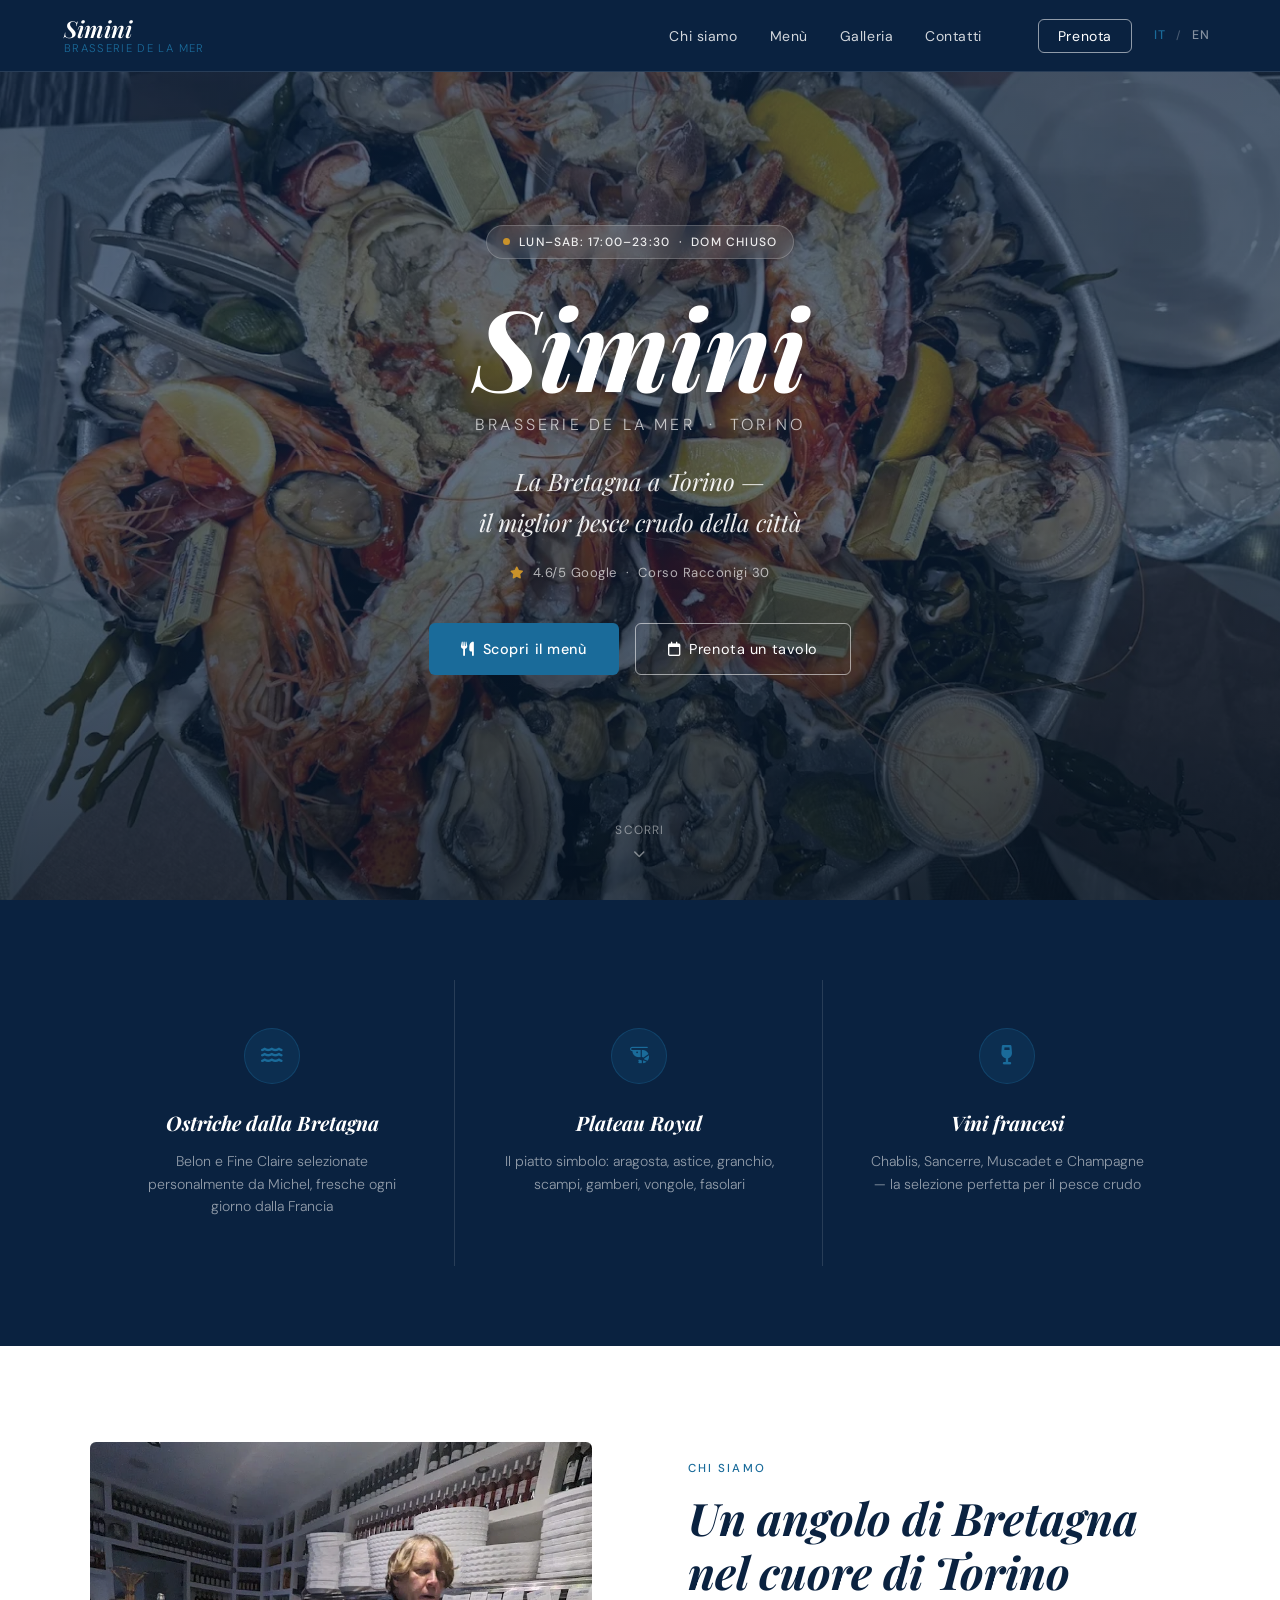
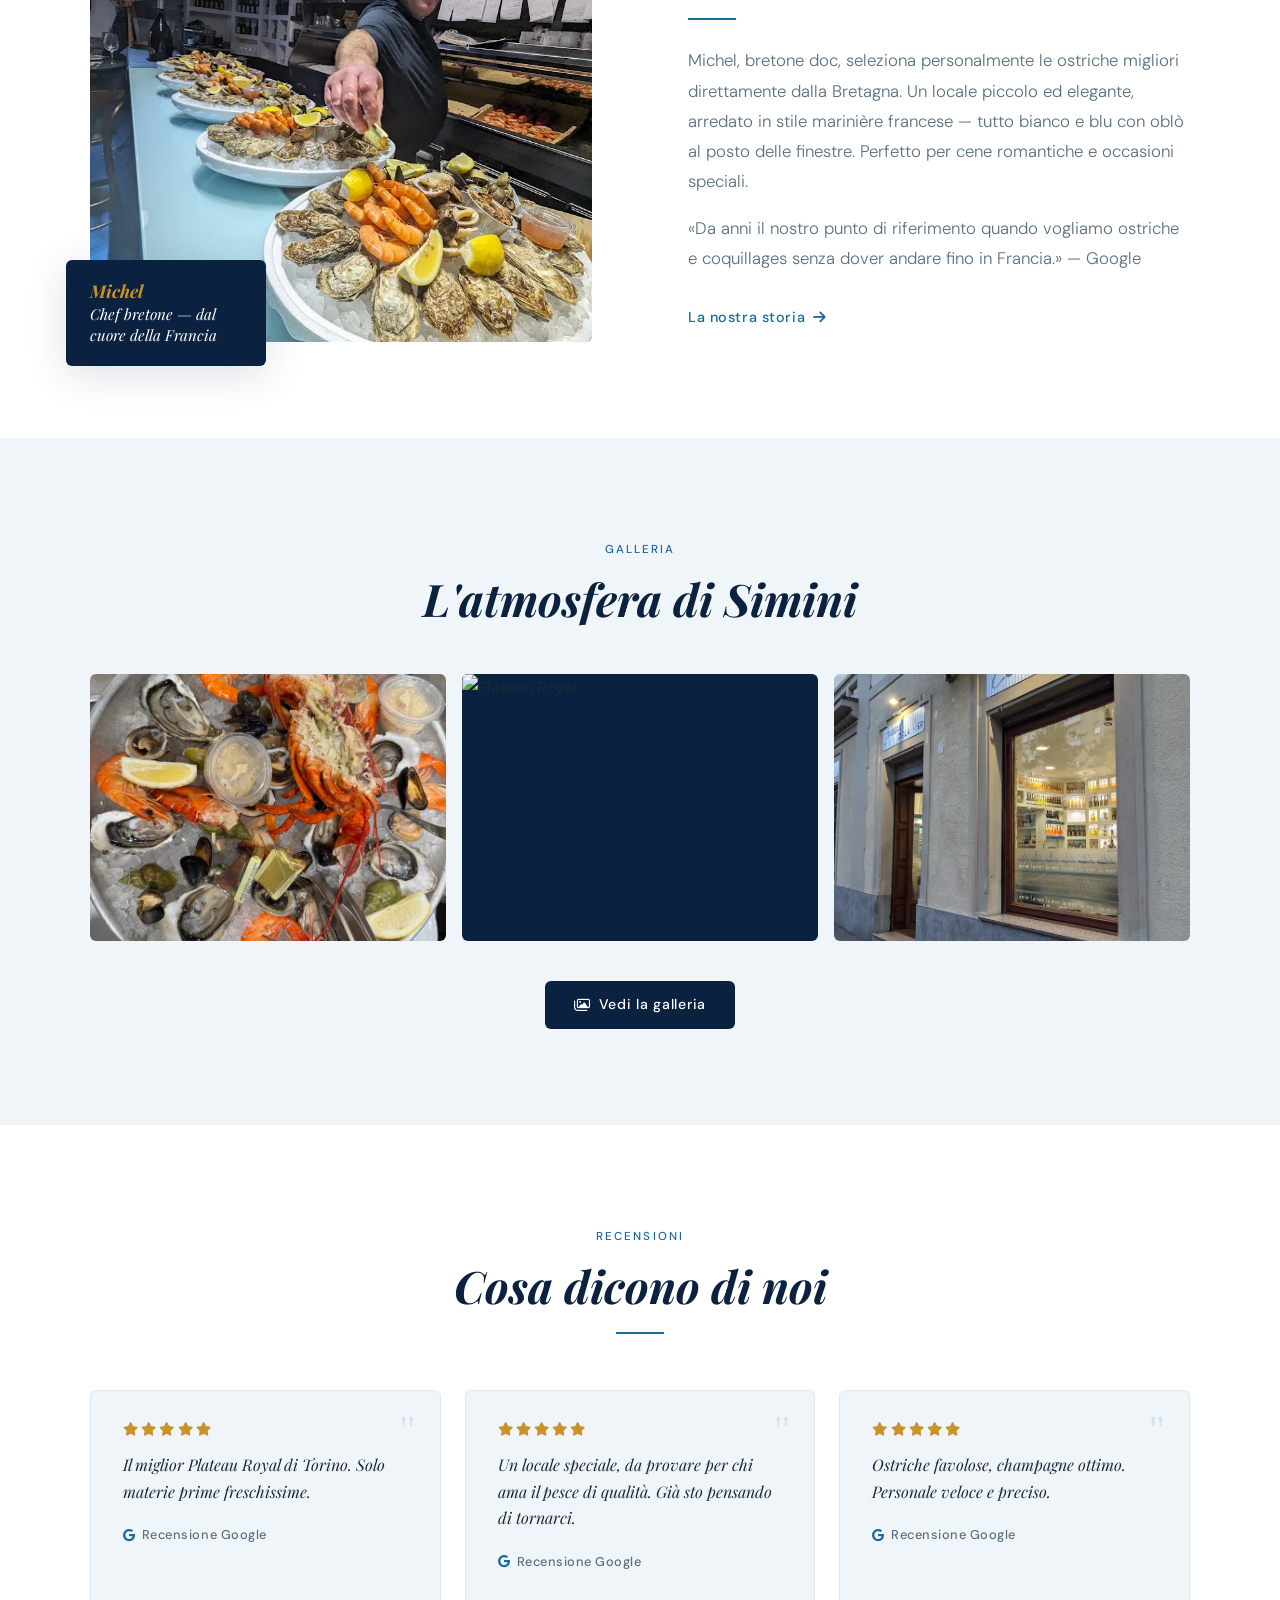
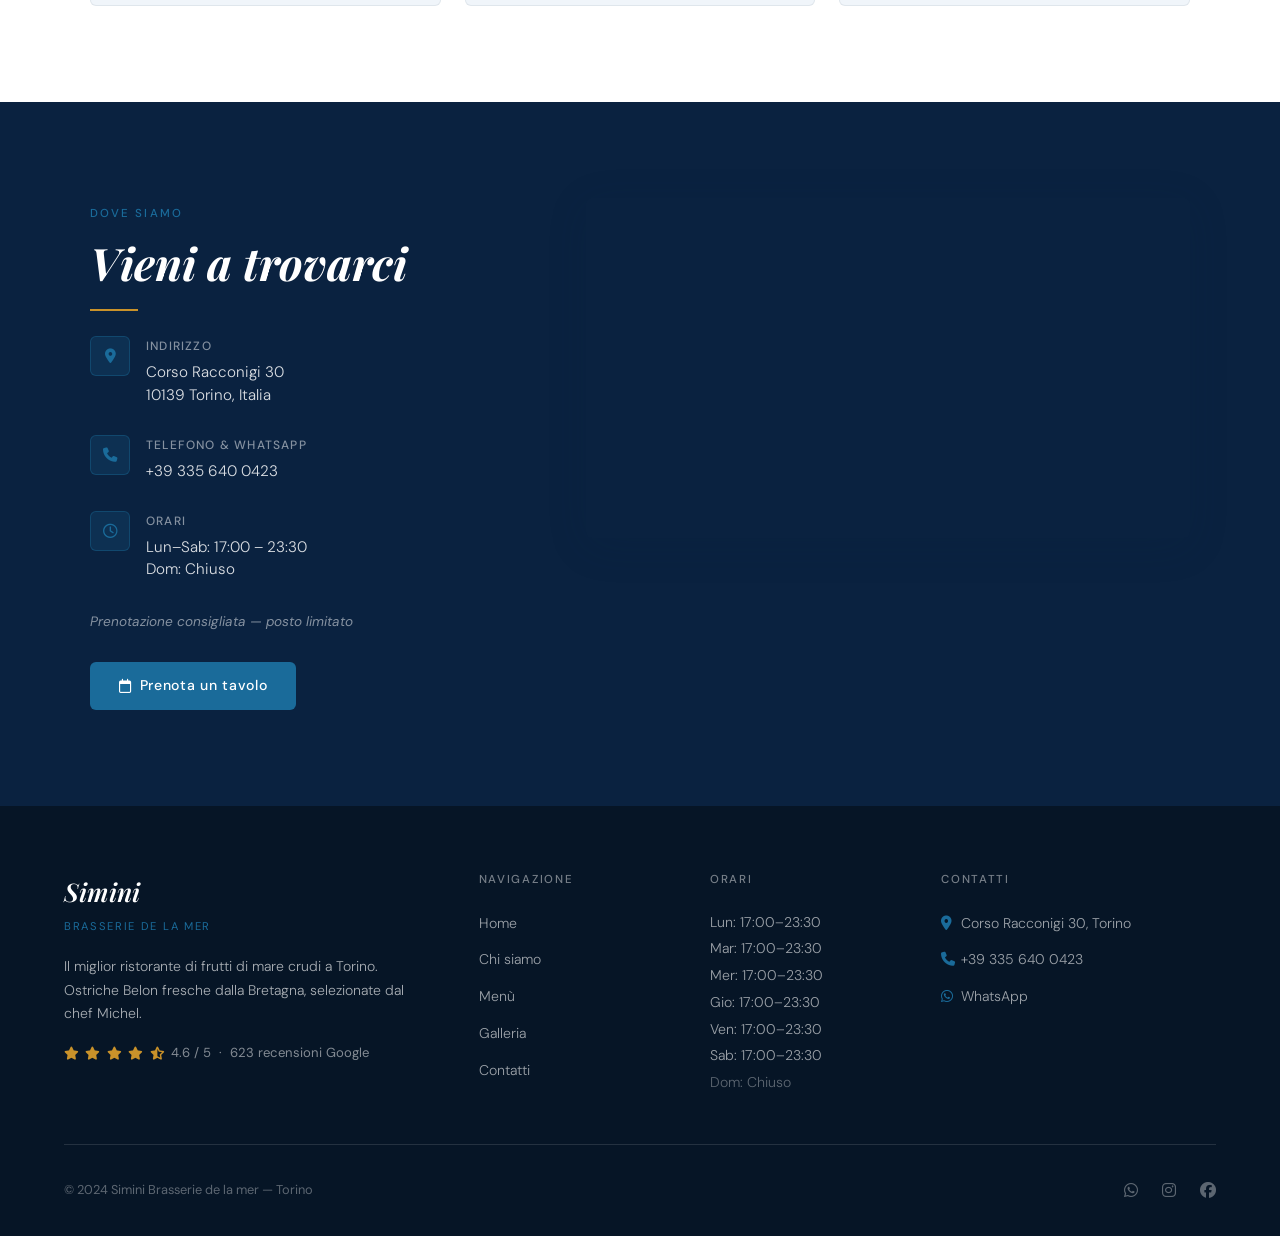
==== commit bcf3657b: "Replace Unsplash placeholders with real restaurant photos - Add all local images to assets/images/ (" ====
--- a/index.html
+++ b/index.html
@@ -96,7 +96,7 @@
     <div class="about-grid">
       <div class="about-img-wrap fade-in">
         <img
-          src="https://images.unsplash.com/photo-1584182896049-85bbd1c57d7c?w=800&auto=format&fit=crop"
+          src="assets/images/chef.webp"
           alt="Chef Michel con le ostriche bretoni"
           loading="lazy"
         >
@@ -134,7 +134,7 @@
     <div class="gallery-grid">
       <div class="gallery-item fade-in">
         <img
-          src="https://images.unsplash.com/photo-1559339352-11d035aa65de?w=600&auto=format&fit=crop"
+          src="assets/images/plateau-royal.webp"
           alt="Ostriche fresche"
           loading="lazy"
         >
@@ -142,7 +142,7 @@
       </div>
       <div class="gallery-item fade-in">
         <img
-          src="https://images.unsplash.com/photo-1534482421-64566f976cfa?w=600&auto=format&fit=crop"
+          src="assets/images/plateau-toast-2.webp"
           alt="Plateau Royal"
           loading="lazy"
         >
@@ -150,7 +150,7 @@
       </div>
       <div class="gallery-item fade-in">
         <img
-          src="https://images.unsplash.com/photo-1569131629928-68a2c0e0c5ca?w=600&auto=format&fit=crop"
+          src="assets/images/exterior.webp"
           alt="Frutti di mare"
           loading="lazy"
         >
--- a/assets/css/style.css
+++ b/assets/css/style.css
@@ -174,7 +174,7 @@
 .hero-bg {
   position: absolute;
   inset: 0;
-  background-image: url('https://images.unsplash.com/photo-1559339352-11d035aa65de?w=1600&auto=format&fit=crop');
+  background-image: url('../images/hero.webp');
   background-size: cover;
   background-position: center;
   transform: scale(1.04);
@@ -651,7 +651,7 @@
   content: '';
   position: absolute;
   inset: 0;
-  background: url('https://images.unsplash.com/photo-1559339352-11d035aa65de?w=1200&auto=format&fit=crop') center/cover;
+  background: url('../images/hero.webp') center/cover;
   opacity: 0.12;
 }
 .page-header > * { position: relative; z-index: 1; }
